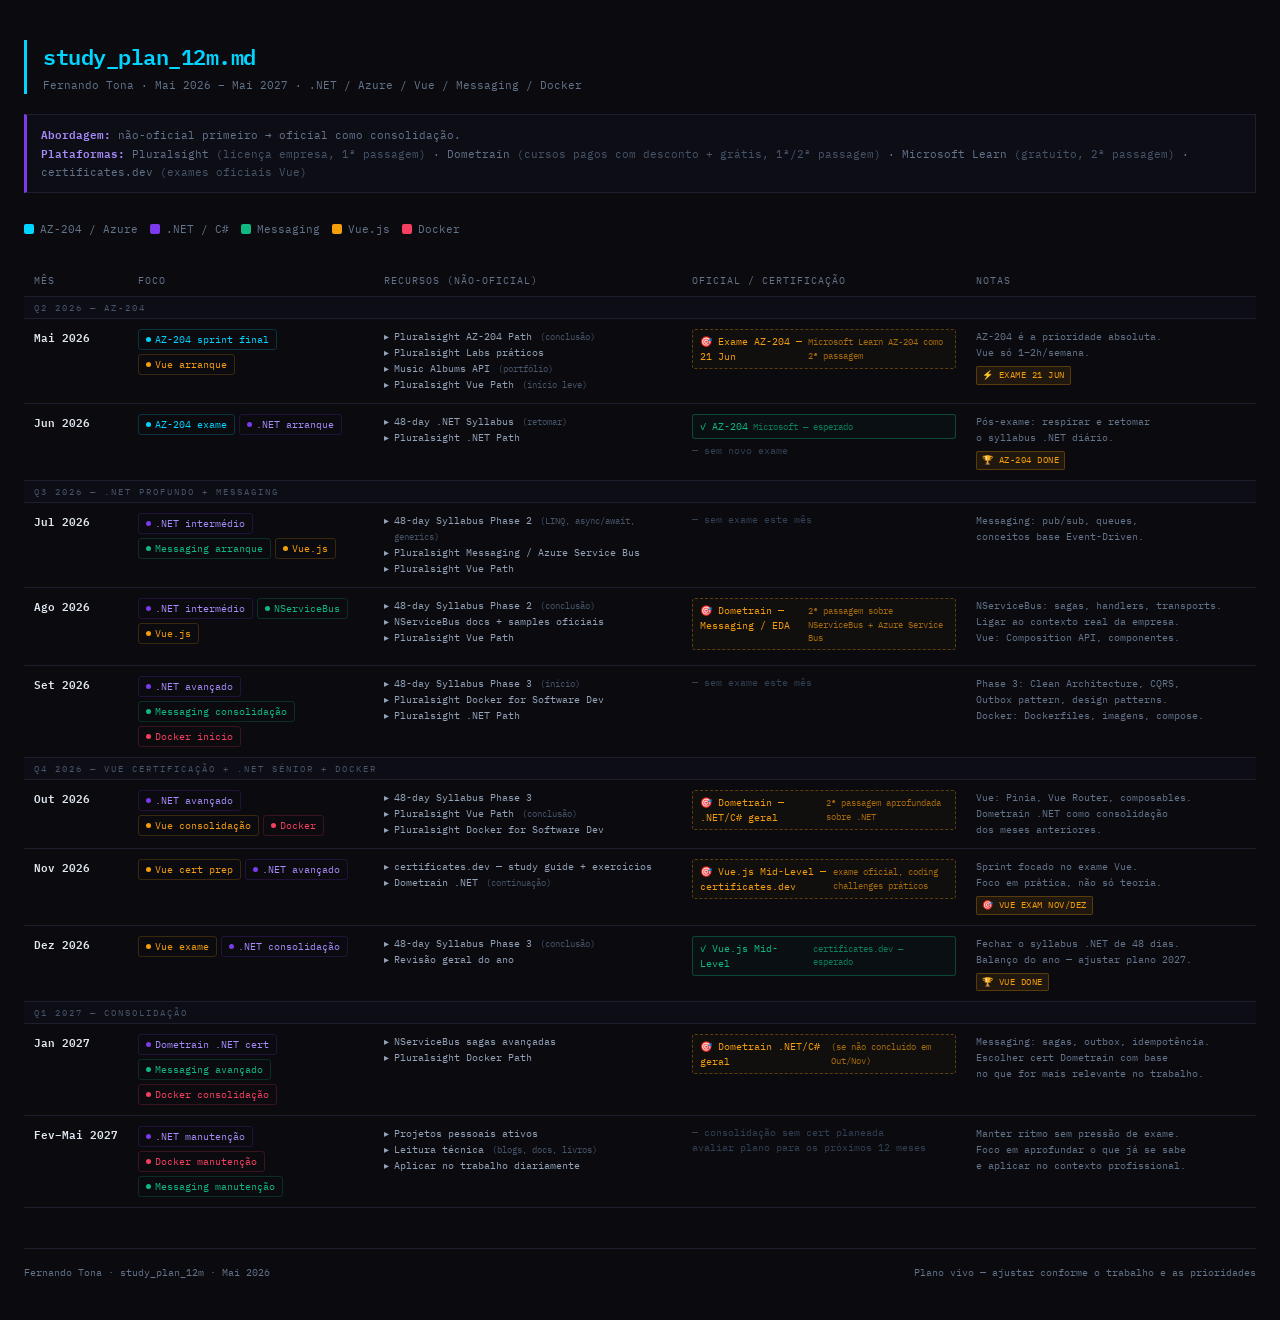
==== study-plan-12-months.html @ 559fc2f5 "initial plan" ====
<!DOCTYPE html>
<html lang="pt">
<head>
<meta charset="UTF-8">
<meta name="viewport" content="width=device-width, initial-scale=1.0">
<title>Plano de Estudos — 12 Meses</title>
<style>
  @import url('https://fonts.googleapis.com/css2?family=IBM+Plex+Mono:wght@400;600&family=IBM+Plex+Sans:wght@300;400;600&display=swap');

  :root {
    --bg: #0a0a0f;
    --surface: #111118;
    --border: #1e1e2e;
    --accent: #00d4ff;
    --text: #e2e8f0;
    --muted: #64748b;
    --mono: 'IBM Plex Mono', monospace;
    --sans: 'IBM Plex Sans', sans-serif;
  }

  * { box-sizing: border-box; margin: 0; padding: 0; }

  body {
    background: var(--bg);
    color: var(--text);
    font-family: var(--sans);
    font-size: 13px;
    line-height: 1.5;
    padding: 40px 24px;
    min-height: 100vh;
  }

  header {
    margin-bottom: 16px;
    border-left: 3px solid var(--accent);
    padding-left: 16px;
  }

  header h1 {
    font-family: var(--mono);
    font-size: 22px;
    font-weight: 600;
    color: var(--accent);
    letter-spacing: -0.5px;
  }

  header p {
    color: var(--muted);
    font-family: var(--mono);
    font-size: 11px;
    margin-top: 4px;
  }

  .approach-box {
    margin: 20px 0 28px 0;
    padding: 10px 14px;
    border: 1px solid #1e1e2e;
    border-left: 3px solid #7c3aed;
    background: #0d0d16;
    font-family: var(--mono);
    font-size: 10.5px;
    color: var(--muted);
    line-height: 1.7;
  }

  .approach-box strong { color: #a78bfa; font-weight: 600; }

  .legend {
    display: flex;
    flex-wrap: wrap;
    gap: 12px;
    margin-bottom: 28px;
  }

  .legend-item {
    display: flex;
    align-items: center;
    gap: 6px;
    font-family: var(--mono);
    font-size: 11px;
    color: var(--muted);
  }

  .dot { width: 10px; height: 10px; border-radius: 2px; flex-shrink: 0; }

  table { width: 100%; border-collapse: collapse; font-family: var(--mono); font-size: 11px; }
  thead tr { border-bottom: 1px solid var(--border); }

  th {
    text-align: left;
    padding: 8px 10px;
    color: var(--muted);
    font-weight: 400;
    font-size: 9.5px;
    text-transform: uppercase;
    letter-spacing: 1px;
    white-space: nowrap;
  }

  th:nth-child(1) { width: 78px; }
  th:nth-child(2) { width: 20%; }
  th:nth-child(3) { width: 25%; }
  th:nth-child(4) { width: 23%; }
  th:nth-child(5) { }

  tbody tr { border-bottom: 1px solid var(--border); transition: background 0.15s; }
  tbody tr:hover { background: var(--surface); }

  td { padding: 10px 10px; vertical-align: top; }

  td:first-child { color: var(--muted); white-space: nowrap; font-size: 10px; }

  .month-label { font-weight: 600; color: var(--text); font-size: 11px; display: block; }

  .pills { display: flex; flex-wrap: wrap; gap: 4px; }

  .pill {
    display: inline-flex;
    align-items: center;
    gap: 4px;
    padding: 2px 7px;
    border-radius: 3px;
    font-size: 10px;
    border: 1px solid transparent;
    white-space: nowrap;
  }

  .pill-dot { width: 5px; height: 5px; border-radius: 50%; flex-shrink: 0; }

  .az     { border-color: #00d4ff33; color: #00d4ff; }
  .az     .pill-dot { background: #00d4ff; }
  .net    { border-color: #7c3aed33; color: #a78bfa; }
  .net    .pill-dot { background: #7c3aed; }
  .msg    { border-color: #10b98133; color: #10b981; }
  .msg    .pill-dot { background: #10b981; }
  .vue    { border-color: #f59e0b33; color: #f59e0b; }
  .vue    .pill-dot { background: #f59e0b; }
  .docker { border-color: #f43f5e33; color: #f43f5e; }
  .docker .pill-dot { background: #f43f5e; }

  .res-item {
    display: flex;
    align-items: flex-start;
    gap: 5px;
    color: #94a3b8;
    font-size: 10px;
    line-height: 1.6;
  }
  .res-icon { flex-shrink: 0; }
  .res-platform {
    font-size: 9px;
    color: #475569;
    margin-left: 2px;
  }

  .cert-badge {
    display: flex;
    align-items: flex-start;
    gap: 5px;
    margin-bottom: 5px;
    padding: 4px 7px;
    border-radius: 3px;
    font-size: 10px;
    line-height: 1.5;
  }
  .cert-badge.pending { border: 1px dashed #f59e0b55; color: #f59e0b; background: #f59e0b08; }
  .cert-badge.done    { border: 1px solid #10b98155; color: #10b981; background: #10b98108; }
  .cert-badge.none    { color: #334155; font-size: 9.5px; padding: 0; }

  .cert-sub { font-size: 9px; opacity: 0.65; display: block; margin-top: 1px; }

  .notes-col { color: var(--muted); font-size: 10px; line-height: 1.6; }

  .milestone {
    display: inline-block;
    background: #f59e0b18;
    border: 1px solid #f59e0b44;
    color: #f59e0b;
    font-size: 9px;
    padding: 1px 5px;
    border-radius: 2px;
    margin-top: 5px;
    text-transform: uppercase;
    letter-spacing: 0.5px;
  }

  .sep-row td {
    padding: 4px 10px;
    background: #0d0d16;
    color: #475569;
    font-size: 9px;
    text-transform: uppercase;
    letter-spacing: 2px;
    border-top: 1px solid var(--border);
  }

  footer {
    margin-top: 40px;
    padding-top: 16px;
    border-top: 1px solid var(--border);
    color: var(--muted);
    font-family: var(--mono);
    font-size: 10px;
    display: flex;
    justify-content: space-between;
    flex-wrap: wrap;
    gap: 8px;
  }
</style>
</head>
<body>

<header>
  <h1>study_plan_12m.md</h1>
  <p>Fernando Tona · Mai 2026 – Mai 2027 · .NET / Azure / Vue / Messaging / Docker</p>
</header>

<div class="approach-box">
  <strong>Abordagem:</strong> não-oficial primeiro → oficial como consolidação.<br>
  <strong>Plataformas:</strong>
  Pluralsight <span style="color:#475569">(licença empresa, 1ª passagem)</span> ·
  Dometrain <span style="color:#475569">(cursos pagos com desconto + grátis, 1ª/2ª passagem)</span> ·
  Microsoft Learn <span style="color:#475569">(gratuito, 2ª passagem)</span> ·
  certificates.dev <span style="color:#475569">(exames oficiais Vue)</span>
</div>

<div class="legend">
  <div class="legend-item"><div class="dot" style="background:#00d4ff"></div> AZ-204 / Azure</div>
  <div class="legend-item"><div class="dot" style="background:#7c3aed"></div> .NET / C#</div>
  <div class="legend-item"><div class="dot" style="background:#10b981"></div> Messaging</div>
  <div class="legend-item"><div class="dot" style="background:#f59e0b"></div> Vue.js</div>
  <div class="legend-item"><div class="dot" style="background:#f43f5e"></div> Docker</div>
</div>

<table>
  <thead>
    <tr>
      <th>Mês</th>
      <th>Foco</th>
      <th>Recursos (não-oficial)</th>
      <th>Oficial / Certificação</th>
      <th>Notas</th>
    </tr>
  </thead>
  <tbody>

    <tr class="sep-row"><td colspan="5">Q2 2026 — AZ-204</td></tr>

    <tr>
      <td><span class="month-label">Mai 2026</span></td>
      <td>
        <div class="pills">
          <span class="pill az"><span class="pill-dot"></span>AZ-204 sprint final</span>
          <span class="pill vue"><span class="pill-dot"></span>Vue arranque</span>
        </div>
      </td>
      <td>
        <div class="res-item"><span class="res-icon">▸</span><span>Pluralsight AZ-204 Path <span class="res-platform">(conclusão)</span></span></div>
        <div class="res-item"><span class="res-icon">▸</span><span>Pluralsight Labs práticos</span></div>
        <div class="res-item"><span class="res-icon">▸</span><span>Music Albums API <span class="res-platform">(portfólio)</span></span></div>
        <div class="res-item"><span class="res-icon">▸</span><span>Pluralsight Vue Path <span class="res-platform">(início leve)</span></span></div>
      </td>
      <td>
        <div class="cert-badge pending">🎯 Exame AZ-204 — 21 Jun<br><span class="cert-sub">Microsoft Learn AZ-204 como 2ª passagem</span></div>
      </td>
      <td class="notes-col">
        AZ-204 é a prioridade absoluta.<br>
        Vue só 1–2h/semana.
        <div><span class="milestone">⚡ Exame 21 Jun</span></div>
      </td>
    </tr>

    <tr>
      <td><span class="month-label">Jun 2026</span></td>
      <td>
        <div class="pills">
          <span class="pill az"><span class="pill-dot"></span>AZ-204 exame</span>
          <span class="pill net"><span class="pill-dot"></span>.NET arranque</span>
        </div>
      </td>
      <td>
        <div class="res-item"><span class="res-icon">▸</span><span>48-day .NET Syllabus <span class="res-platform">(retomar)</span></span></div>
        <div class="res-item"><span class="res-icon">▸</span><span>Pluralsight .NET Path</span></div>
      </td>
      <td>
        <div class="cert-badge done">✓ AZ-204 <span class="cert-sub">Microsoft — esperado</span></div>
        <div class="cert-badge none">— sem novo exame</div>
      </td>
      <td class="notes-col">
        Pós-exame: respirar e retomar<br>
        o syllabus .NET diário.
        <div><span class="milestone">🏆 AZ-204 done</span></div>
      </td>
    </tr>

    <tr class="sep-row"><td colspan="5">Q3 2026 — .NET profundo + Messaging</td></tr>

    <tr>
      <td><span class="month-label">Jul 2026</span></td>
      <td>
        <div class="pills">
          <span class="pill net"><span class="pill-dot"></span>.NET intermédio</span>
          <span class="pill msg"><span class="pill-dot"></span>Messaging arranque</span>
          <span class="pill vue"><span class="pill-dot"></span>Vue.js</span>
        </div>
      </td>
      <td>
        <div class="res-item"><span class="res-icon">▸</span><span>48-day Syllabus Phase 2 <span class="res-platform">(LINQ, async/await, generics)</span></span></div>
        <div class="res-item"><span class="res-icon">▸</span><span>Pluralsight Messaging / Azure Service Bus</span></div>
        <div class="res-item"><span class="res-icon">▸</span><span>Pluralsight Vue Path</span></div>
      </td>
      <td>
        <div class="cert-badge none">— sem exame este mês</div>
      </td>
      <td class="notes-col">
        Messaging: pub/sub, queues,<br>
        conceitos base Event-Driven.
      </td>
    </tr>

    <tr>
      <td><span class="month-label">Ago 2026</span></td>
      <td>
        <div class="pills">
          <span class="pill net"><span class="pill-dot"></span>.NET intermédio</span>
          <span class="pill msg"><span class="pill-dot"></span>NServiceBus</span>
          <span class="pill vue"><span class="pill-dot"></span>Vue.js</span>
        </div>
      </td>
      <td>
        <div class="res-item"><span class="res-icon">▸</span><span>48-day Syllabus Phase 2 <span class="res-platform">(conclusão)</span></span></div>
        <div class="res-item"><span class="res-icon">▸</span><span>NServiceBus docs + samples oficiais</span></div>
        <div class="res-item"><span class="res-icon">▸</span><span>Pluralsight Vue Path</span></div>
      </td>
      <td>
        <div class="cert-badge pending">🎯 Dometrain — Messaging / EDA<br><span class="cert-sub">2ª passagem sobre NServiceBus + Azure Service Bus</span></div>
      </td>
      <td class="notes-col">
        NServiceBus: sagas, handlers, transports.<br>
        Ligar ao contexto real da empresa.<br>
        Vue: Composition API, componentes.
      </td>
    </tr>

    <tr>
      <td><span class="month-label">Set 2026</span></td>
      <td>
        <div class="pills">
          <span class="pill net"><span class="pill-dot"></span>.NET avançado</span>
          <span class="pill msg"><span class="pill-dot"></span>Messaging consolidação</span>
          <span class="pill docker"><span class="pill-dot"></span>Docker início</span>
        </div>
      </td>
      <td>
        <div class="res-item"><span class="res-icon">▸</span><span>48-day Syllabus Phase 3 <span class="res-platform">(início)</span></span></div>
        <div class="res-item"><span class="res-icon">▸</span><span>Pluralsight Docker for Software Dev</span></div>
        <div class="res-item"><span class="res-icon">▸</span><span>Pluralsight .NET Path</span></div>
      </td>
      <td>
        <div class="cert-badge none">— sem exame este mês</div>
      </td>
      <td class="notes-col">
        Phase 3: Clean Architecture, CQRS,<br>
        Outbox pattern, design patterns.<br>
        Docker: Dockerfiles, imagens, compose.
      </td>
    </tr>

    <tr class="sep-row"><td colspan="5">Q4 2026 — Vue certificação + .NET sénior + Docker</td></tr>

    <tr>
      <td><span class="month-label">Out 2026</span></td>
      <td>
        <div class="pills">
          <span class="pill net"><span class="pill-dot"></span>.NET avançado</span>
          <span class="pill vue"><span class="pill-dot"></span>Vue consolidação</span>
          <span class="pill docker"><span class="pill-dot"></span>Docker</span>
        </div>
      </td>
      <td>
        <div class="res-item"><span class="res-icon">▸</span><span>48-day Syllabus Phase 3</span></div>
        <div class="res-item"><span class="res-icon">▸</span><span>Pluralsight Vue Path <span class="res-platform">(conclusão)</span></span></div>
        <div class="res-item"><span class="res-icon">▸</span><span>Pluralsight Docker for Software Dev</span></div>
      </td>
      <td>
        <div class="cert-badge pending">🎯 Dometrain — .NET/C# geral<br><span class="cert-sub">2ª passagem aprofundada sobre .NET</span></div>
      </td>
      <td class="notes-col">
        Vue: Pinia, Vue Router, composables.<br>
        Dometrain .NET como consolidação<br>
        dos meses anteriores.
      </td>
    </tr>

    <tr>
      <td><span class="month-label">Nov 2026</span></td>
      <td>
        <div class="pills">
          <span class="pill vue"><span class="pill-dot"></span>Vue cert prep</span>
          <span class="pill net"><span class="pill-dot"></span>.NET avançado</span>
        </div>
      </td>
      <td>
        <div class="res-item"><span class="res-icon">▸</span><span>certificates.dev — study guide + exercícios</span></div>
        <div class="res-item"><span class="res-icon">▸</span><span>Dometrain .NET <span class="res-platform">(continuação)</span></span></div>
      </td>
      <td>
        <div class="cert-badge pending">🎯 Vue.js Mid-Level — certificates.dev<br><span class="cert-sub">exame oficial, coding challenges práticos</span></div>
      </td>
      <td class="notes-col">
        Sprint focado no exame Vue.<br>
        Foco em prática, não só teoria.
        <div><span class="milestone">🎯 Vue exam Nov/Dez</span></div>
      </td>
    </tr>

    <tr>
      <td><span class="month-label">Dez 2026</span></td>
      <td>
        <div class="pills">
          <span class="pill vue"><span class="pill-dot"></span>Vue exame</span>
          <span class="pill net"><span class="pill-dot"></span>.NET consolidação</span>
        </div>
      </td>
      <td>
        <div class="res-item"><span class="res-icon">▸</span><span>48-day Syllabus Phase 3 <span class="res-platform">(conclusão)</span></span></div>
        <div class="res-item"><span class="res-icon">▸</span><span>Revisão geral do ano</span></div>
      </td>
      <td>
        <div class="cert-badge done">✓ Vue.js Mid-Level <span class="cert-sub">certificates.dev — esperado</span></div>
      </td>
      <td class="notes-col">
        Fechar o syllabus .NET de 48 dias.<br>
        Balanço do ano — ajustar plano 2027.
        <div><span class="milestone">🏆 Vue done</span></div>
      </td>
    </tr>

    <tr class="sep-row"><td colspan="5">Q1 2027 — Consolidação</td></tr>

    <tr>
      <td><span class="month-label">Jan 2027</span></td>
      <td>
        <div class="pills">
          <span class="pill net"><span class="pill-dot"></span>Dometrain .NET cert</span>
          <span class="pill msg"><span class="pill-dot"></span>Messaging avançado</span>
          <span class="pill docker"><span class="pill-dot"></span>Docker consolidação</span>
        </div>
      </td>
      <td>
        <div class="res-item"><span class="res-icon">▸</span><span>NServiceBus sagas avançadas</span></div>
        <div class="res-item"><span class="res-icon">▸</span><span>Pluralsight Docker Path</span></div>
      </td>
      <td>
        <div class="cert-badge pending">🎯 Dometrain .NET/C# geral<br><span class="cert-sub">(se não concluído em Out/Nov)</span></div>
      </td>
      <td class="notes-col">
        Messaging: sagas, outbox, idempotência.<br>
        Escolher cert Dometrain com base<br>
        no que for mais relevante no trabalho.
      </td>
    </tr>

    <tr>
      <td><span class="month-label">Fev–Mai 2027</span></td>
      <td>
        <div class="pills">
          <span class="pill net"><span class="pill-dot"></span>.NET manutenção</span>
          <span class="pill docker"><span class="pill-dot"></span>Docker manutenção</span>
          <span class="pill msg"><span class="pill-dot"></span>Messaging manutenção</span>
        </div>
      </td>
      <td>
        <div class="res-item"><span class="res-icon">▸</span><span>Projetos pessoais ativos</span></div>
        <div class="res-item"><span class="res-icon">▸</span><span>Leitura técnica <span class="res-platform">(blogs, docs, livros)</span></span></div>
        <div class="res-item"><span class="res-icon">▸</span><span>Aplicar no trabalho diariamente</span></div>
      </td>
      <td>
        <div class="cert-badge none">— consolidação sem cert planeada<br>avaliar plano para os próximos 12 meses</div>
      </td>
      <td class="notes-col">
        Manter ritmo sem pressão de exame.<br>
        Foco em aprofundar o que já se sabe<br>
        e aplicar no contexto profissional.
      </td>
    </tr>

  </tbody>
</table>

<footer>
  <span>Fernando Tona · study_plan_12m · Mai 2026</span>
  <span>Plano vivo — ajustar conforme o trabalho e as prioridades</span>
</footer>

</body>
</html>
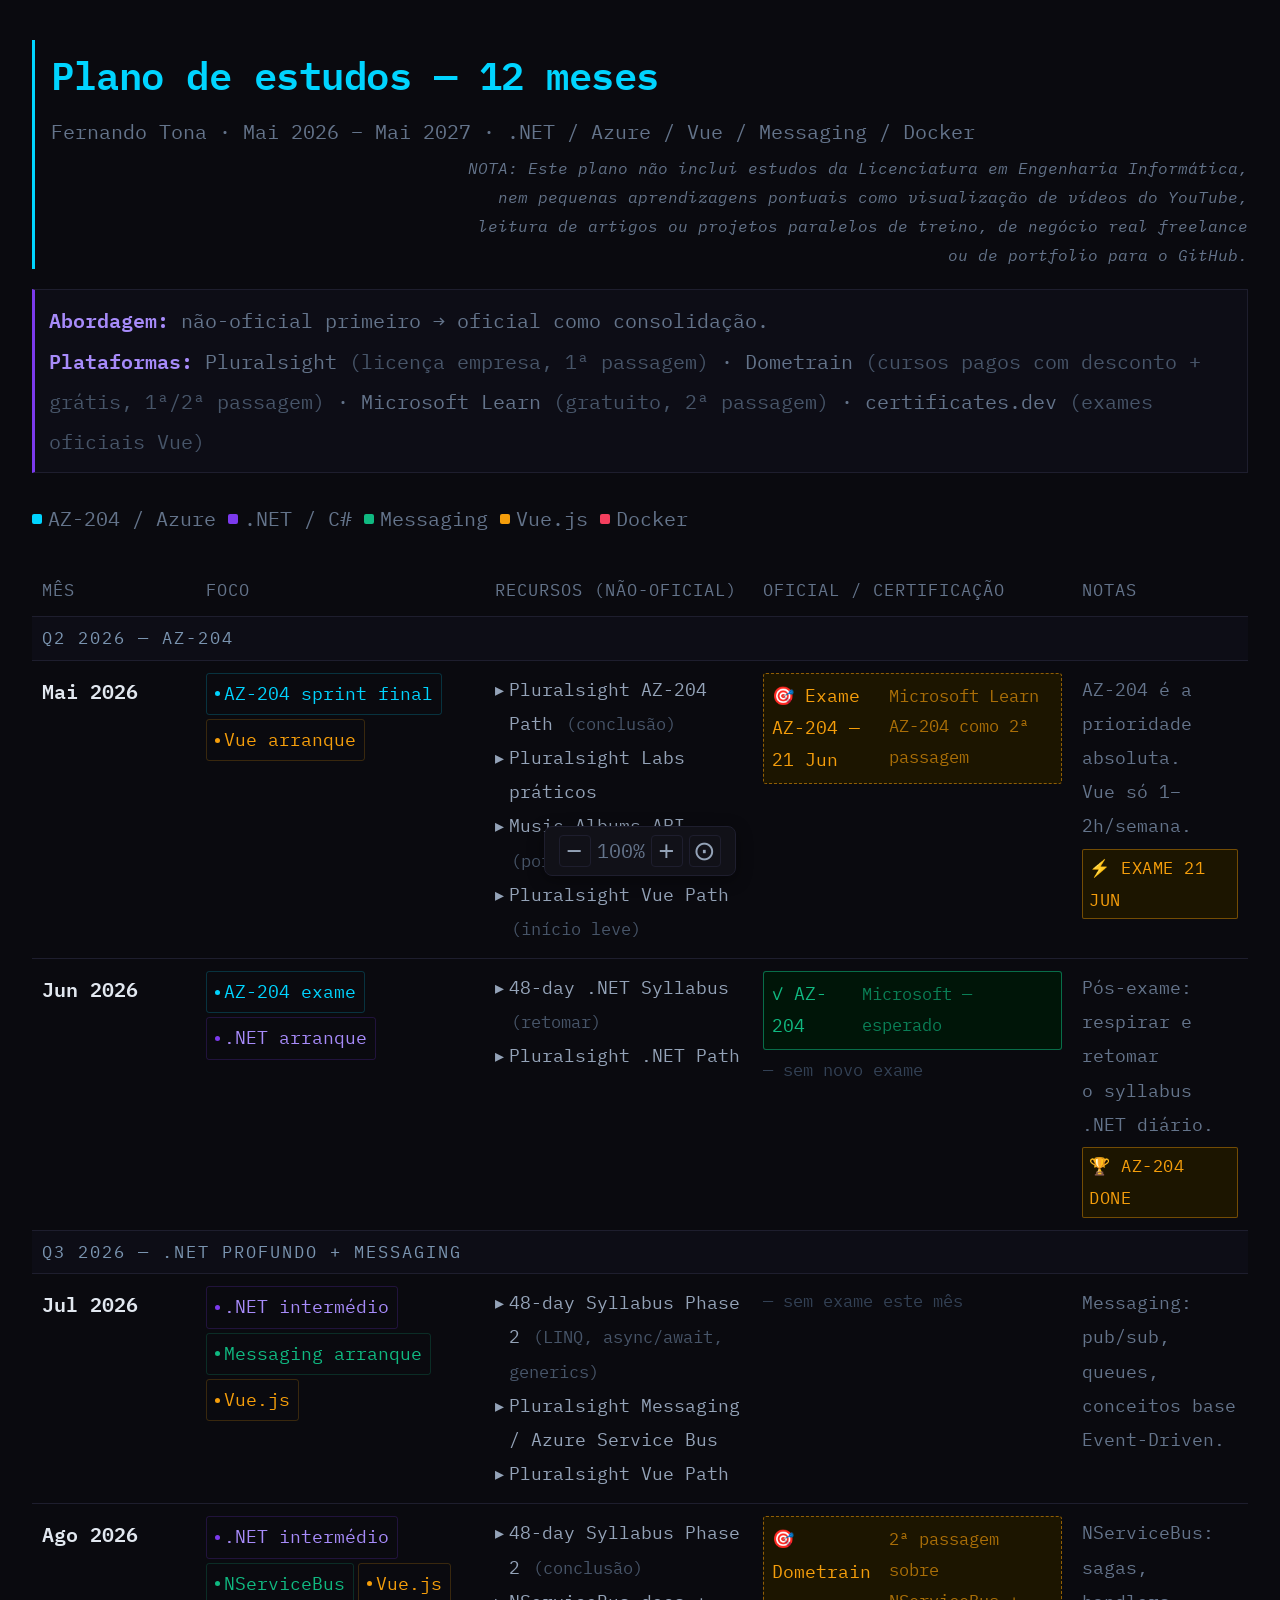
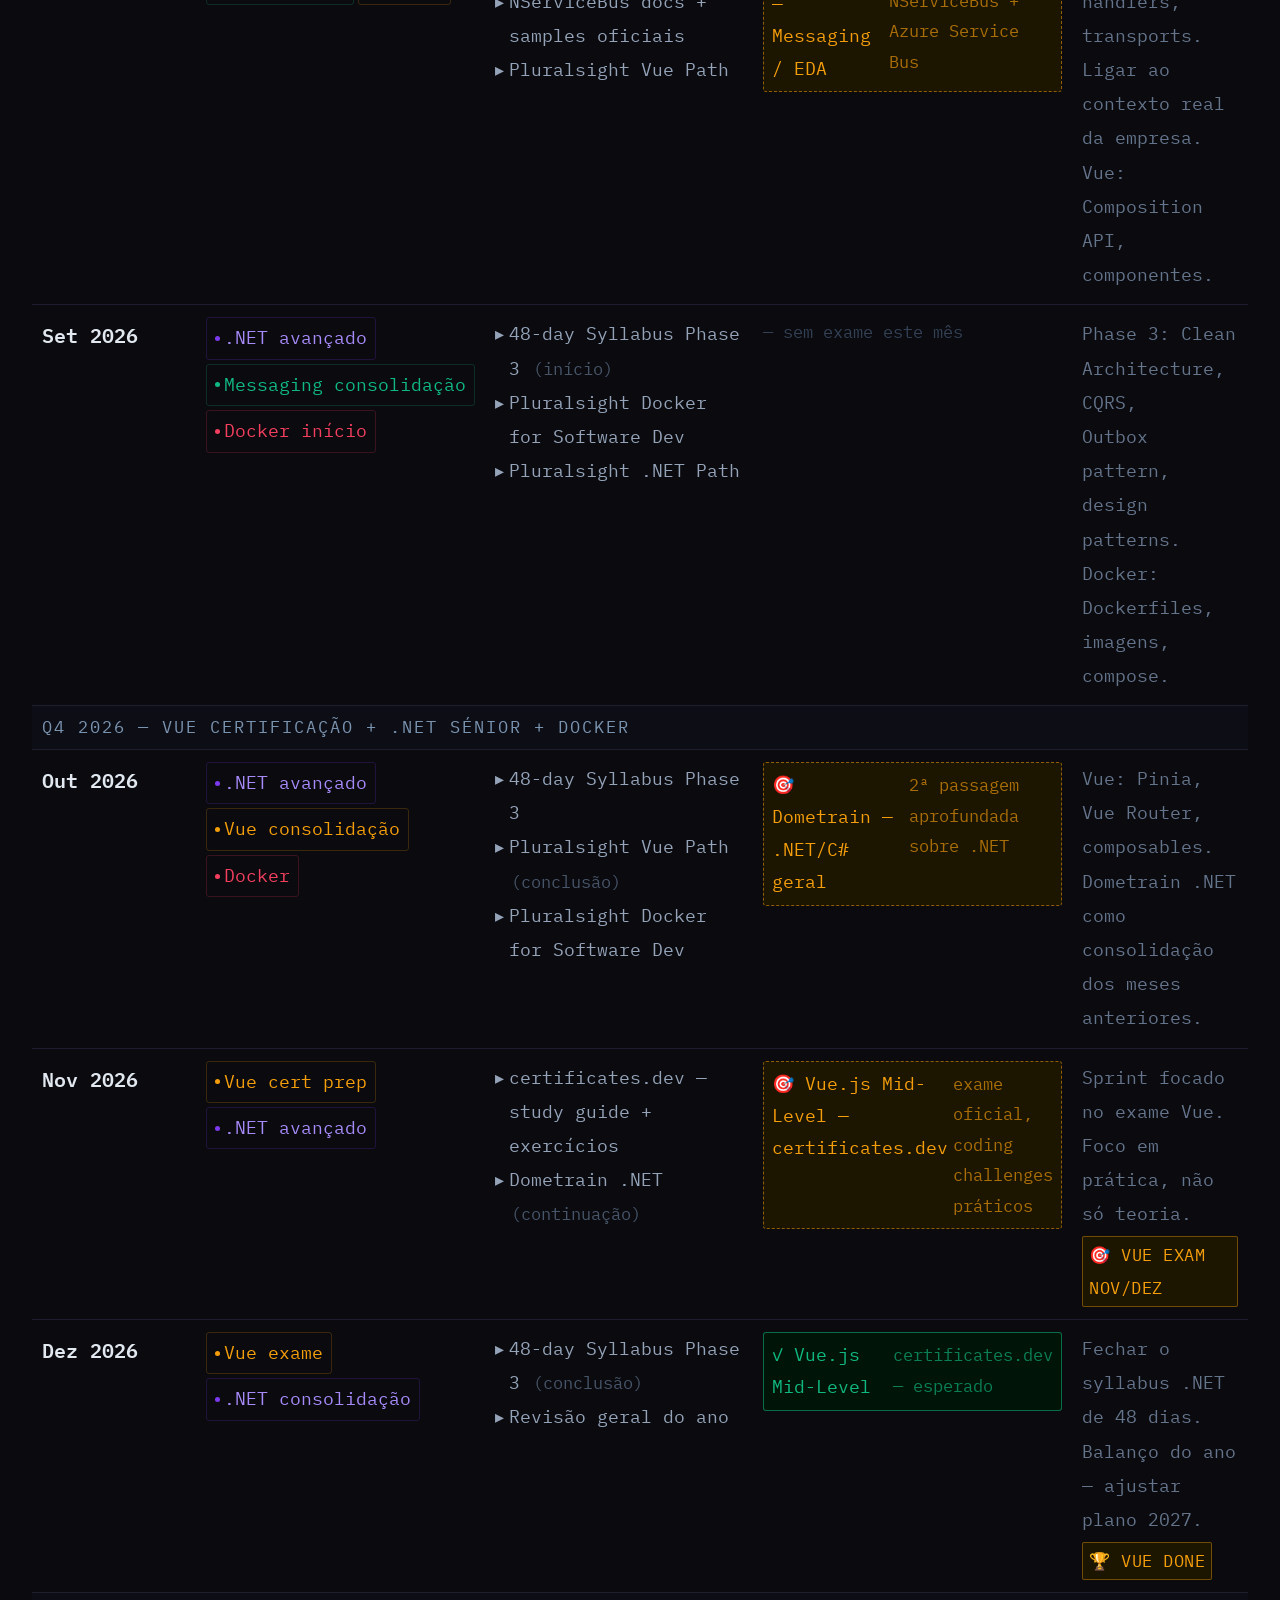
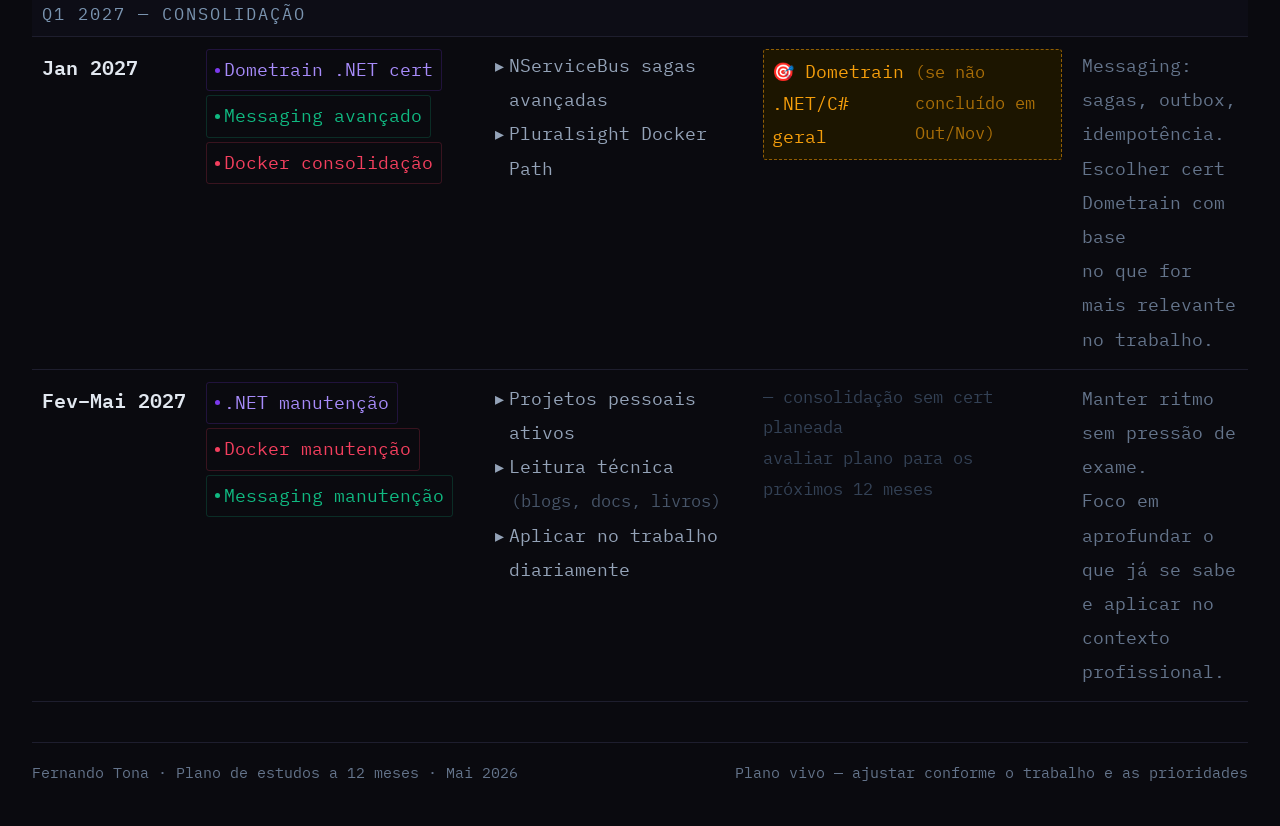
==== commit c5bacdcf: "first version" ====
--- a/study-plan-12-months.html
+++ b/study-plan-12-months.html
@@ -1,497 +1,540 @@
-<!DOCTYPE html>
+<!doctype html>
 <html lang="pt">
-<head>
-<meta charset="UTF-8">
-<meta name="viewport" content="width=device-width, initial-scale=1.0">
-<title>Plano de Estudos — 12 Meses</title>
-<style>
-  @import url('https://fonts.googleapis.com/css2?family=IBM+Plex+Mono:wght@400;600&family=IBM+Plex+Sans:wght@300;400;600&display=swap');
-
-  :root {
-    --bg: #0a0a0f;
-    --surface: #111118;
-    --border: #1e1e2e;
-    --accent: #00d4ff;
-    --text: #e2e8f0;
-    --muted: #64748b;
-    --mono: 'IBM Plex Mono', monospace;
-    --sans: 'IBM Plex Sans', sans-serif;
-  }
-
-  * { box-sizing: border-box; margin: 0; padding: 0; }
-
-  body {
-    background: var(--bg);
-    color: var(--text);
-    font-family: var(--sans);
-    font-size: 13px;
-    line-height: 1.5;
-    padding: 40px 24px;
-    min-height: 100vh;
-  }
-
-  header {
-    margin-bottom: 16px;
-    border-left: 3px solid var(--accent);
-    padding-left: 16px;
-  }
-
-  header h1 {
-    font-family: var(--mono);
-    font-size: 22px;
-    font-weight: 600;
-    color: var(--accent);
-    letter-spacing: -0.5px;
-  }
-
-  header p {
-    color: var(--muted);
-    font-family: var(--mono);
-    font-size: 11px;
-    margin-top: 4px;
-  }
-
-  .approach-box {
-    margin: 20px 0 28px 0;
-    padding: 10px 14px;
-    border: 1px solid #1e1e2e;
-    border-left: 3px solid #7c3aed;
-    background: #0d0d16;
-    font-family: var(--mono);
-    font-size: 10.5px;
-    color: var(--muted);
-    line-height: 1.7;
-  }
-
-  .approach-box strong { color: #a78bfa; font-weight: 600; }
-
-  .legend {
-    display: flex;
-    flex-wrap: wrap;
-    gap: 12px;
-    margin-bottom: 28px;
-  }
-
-  .legend-item {
-    display: flex;
-    align-items: center;
-    gap: 6px;
-    font-family: var(--mono);
-    font-size: 11px;
-    color: var(--muted);
-  }
-
-  .dot { width: 10px; height: 10px; border-radius: 2px; flex-shrink: 0; }
-
-  table { width: 100%; border-collapse: collapse; font-family: var(--mono); font-size: 11px; }
-  thead tr { border-bottom: 1px solid var(--border); }
-
-  th {
-    text-align: left;
-    padding: 8px 10px;
-    color: var(--muted);
-    font-weight: 400;
-    font-size: 9.5px;
-    text-transform: uppercase;
-    letter-spacing: 1px;
-    white-space: nowrap;
-  }
-
-  th:nth-child(1) { width: 78px; }
-  th:nth-child(2) { width: 20%; }
-  th:nth-child(3) { width: 25%; }
-  th:nth-child(4) { width: 23%; }
-  th:nth-child(5) { }
-
-  tbody tr { border-bottom: 1px solid var(--border); transition: background 0.15s; }
-  tbody tr:hover { background: var(--surface); }
-
-  td { padding: 10px 10px; vertical-align: top; }
-
-  td:first-child { color: var(--muted); white-space: nowrap; font-size: 10px; }
-
-  .month-label { font-weight: 600; color: var(--text); font-size: 11px; display: block; }
-
-  .pills { display: flex; flex-wrap: wrap; gap: 4px; }
-
-  .pill {
-    display: inline-flex;
-    align-items: center;
-    gap: 4px;
-    padding: 2px 7px;
-    border-radius: 3px;
-    font-size: 10px;
-    border: 1px solid transparent;
-    white-space: nowrap;
-  }
-
-  .pill-dot { width: 5px; height: 5px; border-radius: 50%; flex-shrink: 0; }
-
-  .az     { border-color: #00d4ff33; color: #00d4ff; }
-  .az     .pill-dot { background: #00d4ff; }
-  .net    { border-color: #7c3aed33; color: #a78bfa; }
-  .net    .pill-dot { background: #7c3aed; }
-  .msg    { border-color: #10b98133; color: #10b981; }
-  .msg    .pill-dot { background: #10b981; }
-  .vue    { border-color: #f59e0b33; color: #f59e0b; }
-  .vue    .pill-dot { background: #f59e0b; }
-  .docker { border-color: #f43f5e33; color: #f43f5e; }
-  .docker .pill-dot { background: #f43f5e; }
-
-  .res-item {
-    display: flex;
-    align-items: flex-start;
-    gap: 5px;
-    color: #94a3b8;
-    font-size: 10px;
-    line-height: 1.6;
-  }
-  .res-icon { flex-shrink: 0; }
-  .res-platform {
-    font-size: 9px;
-    color: #475569;
-    margin-left: 2px;
-  }
-
-  .cert-badge {
-    display: flex;
-    align-items: flex-start;
-    gap: 5px;
-    margin-bottom: 5px;
-    padding: 4px 7px;
-    border-radius: 3px;
-    font-size: 10px;
-    line-height: 1.5;
-  }
-  .cert-badge.pending { border: 1px dashed #f59e0b55; color: #f59e0b; background: #f59e0b08; }
-  .cert-badge.done    { border: 1px solid #10b98155; color: #10b981; background: #10b98108; }
-  .cert-badge.none    { color: #334155; font-size: 9.5px; padding: 0; }
-
-  .cert-sub { font-size: 9px; opacity: 0.65; display: block; margin-top: 1px; }
-
-  .notes-col { color: var(--muted); font-size: 10px; line-height: 1.6; }
-
-  .milestone {
-    display: inline-block;
-    background: #f59e0b18;
-    border: 1px solid #f59e0b44;
-    color: #f59e0b;
-    font-size: 9px;
-    padding: 1px 5px;
-    border-radius: 2px;
-    margin-top: 5px;
-    text-transform: uppercase;
-    letter-spacing: 0.5px;
-  }
-
-  .sep-row td {
-    padding: 4px 10px;
-    background: #0d0d16;
-    color: #475569;
-    font-size: 9px;
-    text-transform: uppercase;
-    letter-spacing: 2px;
-    border-top: 1px solid var(--border);
-  }
-
-  footer {
-    margin-top: 40px;
-    padding-top: 16px;
-    border-top: 1px solid var(--border);
-    color: var(--muted);
-    font-family: var(--mono);
-    font-size: 10px;
-    display: flex;
-    justify-content: space-between;
-    flex-wrap: wrap;
-    gap: 8px;
-  }
-</style>
-</head>
-<body>
-
-<header>
-  <h1>study_plan_12m.md</h1>
-  <p>Fernando Tona · Mai 2026 – Mai 2027 · .NET / Azure / Vue / Messaging / Docker</p>
-</header>
-
-<div class="approach-box">
-  <strong>Abordagem:</strong> não-oficial primeiro → oficial como consolidação.<br>
-  <strong>Plataformas:</strong>
-  Pluralsight <span style="color:#475569">(licença empresa, 1ª passagem)</span> ·
-  Dometrain <span style="color:#475569">(cursos pagos com desconto + grátis, 1ª/2ª passagem)</span> ·
-  Microsoft Learn <span style="color:#475569">(gratuito, 2ª passagem)</span> ·
-  certificates.dev <span style="color:#475569">(exames oficiais Vue)</span>
-</div>
-
-<div class="legend">
-  <div class="legend-item"><div class="dot" style="background:#00d4ff"></div> AZ-204 / Azure</div>
-  <div class="legend-item"><div class="dot" style="background:#7c3aed"></div> .NET / C#</div>
-  <div class="legend-item"><div class="dot" style="background:#10b981"></div> Messaging</div>
-  <div class="legend-item"><div class="dot" style="background:#f59e0b"></div> Vue.js</div>
-  <div class="legend-item"><div class="dot" style="background:#f43f5e"></div> Docker</div>
-</div>
-
-<table>
-  <thead>
-    <tr>
-      <th>Mês</th>
-      <th>Foco</th>
-      <th>Recursos (não-oficial)</th>
-      <th>Oficial / Certificação</th>
-      <th>Notas</th>
-    </tr>
-  </thead>
-  <tbody>
-
-    <tr class="sep-row"><td colspan="5">Q2 2026 — AZ-204</td></tr>
-
-    <tr>
-      <td><span class="month-label">Mai 2026</span></td>
-      <td>
-        <div class="pills">
-          <span class="pill az"><span class="pill-dot"></span>AZ-204 sprint final</span>
-          <span class="pill vue"><span class="pill-dot"></span>Vue arranque</span>
+  <head>
+    <meta charset="UTF-8" />
+    <meta name="viewport" content="width=device-width, initial-scale=1.0" />
+    <link rel="stylesheet" href="style.css" />
+    <title>Plano de Estudos — 12 Meses</title>
+  </head>
+  <body>
+    <div id="content">
+      <header>
+        <h1>Plano de estudos — 12 meses</h1>
+        <p>
+          Fernando Tona · Mai 2026 – Mai 2027 · .NET / Azure / Vue / Messaging /
+          Docker
+        </p>
+        <p style="font-size: 16px; font-style: italic; text-align: end">
+          NOTA: Este plano não inclui estudos da Licenciatura em Engenharia
+          Informática, <br />
+          nem pequenas aprendizagens pontuais como visualização de vídeos do
+          YouTube, <br />
+          leitura de artigos ou projetos paralelos de treino, de negócio real
+          freelance <br />
+          ou de portfolio para o GitHub.
+        </p>
+      </header>
+
+      <div class="approach-box">
+        <strong>Abordagem:</strong> não-oficial primeiro → oficial como
+        consolidação.<br />
+        <strong>Plataformas:</strong>
+        Pluralsight
+        <span style="color: #475569">(licença empresa, 1ª passagem)</span> ·
+        Dometrain
+        <span style="color: #475569"
+          >(cursos pagos com desconto + grátis, 1ª/2ª passagem)</span
+        >
+        · Microsoft Learn
+        <span style="color: #475569">(gratuito, 2ª passagem)</span> ·
+        certificates.dev
+        <span style="color: #475569">(exames oficiais Vue)</span>
+      </div>
+
+      <div class="legend">
+        <div class="legend-item">
+          <div class="dot" style="background: #00d4ff"></div>
+          AZ-204 / Azure
         </div>
-      </td>
-      <td>
-        <div class="res-item"><span class="res-icon">▸</span><span>Pluralsight AZ-204 Path <span class="res-platform">(conclusão)</span></span></div>
-        <div class="res-item"><span class="res-icon">▸</span><span>Pluralsight Labs práticos</span></div>
-        <div class="res-item"><span class="res-icon">▸</span><span>Music Albums API <span class="res-platform">(portfólio)</span></span></div>
-        <div class="res-item"><span class="res-icon">▸</span><span>Pluralsight Vue Path <span class="res-platform">(início leve)</span></span></div>
-      </td>
-      <td>
-        <div class="cert-badge pending">🎯 Exame AZ-204 — 21 Jun<br><span class="cert-sub">Microsoft Learn AZ-204 como 2ª passagem</span></div>
-      </td>
-      <td class="notes-col">
-        AZ-204 é a prioridade absoluta.<br>
-        Vue só 1–2h/semana.
-        <div><span class="milestone">⚡ Exame 21 Jun</span></div>
-      </td>
-    </tr>
-
-    <tr>
-      <td><span class="month-label">Jun 2026</span></td>
-      <td>
-        <div class="pills">
-          <span class="pill az"><span class="pill-dot"></span>AZ-204 exame</span>
-          <span class="pill net"><span class="pill-dot"></span>.NET arranque</span>
+        <div class="legend-item">
+          <div class="dot" style="background: #7c3aed"></div>
+          .NET / C#
         </div>
-      </td>
-      <td>
-        <div class="res-item"><span class="res-icon">▸</span><span>48-day .NET Syllabus <span class="res-platform">(retomar)</span></span></div>
-        <div class="res-item"><span class="res-icon">▸</span><span>Pluralsight .NET Path</span></div>
-      </td>
-      <td>
-        <div class="cert-badge done">✓ AZ-204 <span class="cert-sub">Microsoft — esperado</span></div>
-        <div class="cert-badge none">— sem novo exame</div>
-      </td>
-      <td class="notes-col">
-        Pós-exame: respirar e retomar<br>
-        o syllabus .NET diário.
-        <div><span class="milestone">🏆 AZ-204 done</span></div>
-      </td>
-    </tr>
-
-    <tr class="sep-row"><td colspan="5">Q3 2026 — .NET profundo + Messaging</td></tr>
-
-    <tr>
-      <td><span class="month-label">Jul 2026</span></td>
-      <td>
-        <div class="pills">
-          <span class="pill net"><span class="pill-dot"></span>.NET intermédio</span>
-          <span class="pill msg"><span class="pill-dot"></span>Messaging arranque</span>
-          <span class="pill vue"><span class="pill-dot"></span>Vue.js</span>
+        <div class="legend-item">
+          <div class="dot" style="background: #10b981"></div>
+          Messaging
         </div>
-      </td>
-      <td>
-        <div class="res-item"><span class="res-icon">▸</span><span>48-day Syllabus Phase 2 <span class="res-platform">(LINQ, async/await, generics)</span></span></div>
-        <div class="res-item"><span class="res-icon">▸</span><span>Pluralsight Messaging / Azure Service Bus</span></div>
-        <div class="res-item"><span class="res-icon">▸</span><span>Pluralsight Vue Path</span></div>
-      </td>
-      <td>
-        <div class="cert-badge none">— sem exame este mês</div>
-      </td>
-      <td class="notes-col">
-        Messaging: pub/sub, queues,<br>
-        conceitos base Event-Driven.
-      </td>
-    </tr>
-
-    <tr>
-      <td><span class="month-label">Ago 2026</span></td>
-      <td>
-        <div class="pills">
-          <span class="pill net"><span class="pill-dot"></span>.NET intermédio</span>
-          <span class="pill msg"><span class="pill-dot"></span>NServiceBus</span>
-          <span class="pill vue"><span class="pill-dot"></span>Vue.js</span>
+        <div class="legend-item">
+          <div class="dot" style="background: #f59e0b"></div>
+          Vue.js
         </div>
-      </td>
-      <td>
-        <div class="res-item"><span class="res-icon">▸</span><span>48-day Syllabus Phase 2 <span class="res-platform">(conclusão)</span></span></div>
-        <div class="res-item"><span class="res-icon">▸</span><span>NServiceBus docs + samples oficiais</span></div>
-        <div class="res-item"><span class="res-icon">▸</span><span>Pluralsight Vue Path</span></div>
-      </td>
-      <td>
-        <div class="cert-badge pending">🎯 Dometrain — Messaging / EDA<br><span class="cert-sub">2ª passagem sobre NServiceBus + Azure Service Bus</span></div>
-      </td>
-      <td class="notes-col">
-        NServiceBus: sagas, handlers, transports.<br>
-        Ligar ao contexto real da empresa.<br>
-        Vue: Composition API, componentes.
-      </td>
-    </tr>
-
-    <tr>
-      <td><span class="month-label">Set 2026</span></td>
-      <td>
-        <div class="pills">
-          <span class="pill net"><span class="pill-dot"></span>.NET avançado</span>
-          <span class="pill msg"><span class="pill-dot"></span>Messaging consolidação</span>
-          <span class="pill docker"><span class="pill-dot"></span>Docker início</span>
+        <div class="legend-item">
+          <div class="dot" style="background: #f43f5e"></div>
+          Docker
         </div>
-      </td>
-      <td>
-        <div class="res-item"><span class="res-icon">▸</span><span>48-day Syllabus Phase 3 <span class="res-platform">(início)</span></span></div>
-        <div class="res-item"><span class="res-icon">▸</span><span>Pluralsight Docker for Software Dev</span></div>
-        <div class="res-item"><span class="res-icon">▸</span><span>Pluralsight .NET Path</span></div>
-      </td>
-      <td>
-        <div class="cert-badge none">— sem exame este mês</div>
-      </td>
-      <td class="notes-col">
-        Phase 3: Clean Architecture, CQRS,<br>
-        Outbox pattern, design patterns.<br>
-        Docker: Dockerfiles, imagens, compose.
-      </td>
-    </tr>
-
-    <tr class="sep-row"><td colspan="5">Q4 2026 — Vue certificação + .NET sénior + Docker</td></tr>
-
-    <tr>
-      <td><span class="month-label">Out 2026</span></td>
-      <td>
-        <div class="pills">
-          <span class="pill net"><span class="pill-dot"></span>.NET avançado</span>
-          <span class="pill vue"><span class="pill-dot"></span>Vue consolidação</span>
-          <span class="pill docker"><span class="pill-dot"></span>Docker</span>
-        </div>
-      </td>
-      <td>
-        <div class="res-item"><span class="res-icon">▸</span><span>48-day Syllabus Phase 3</span></div>
-        <div class="res-item"><span class="res-icon">▸</span><span>Pluralsight Vue Path <span class="res-platform">(conclusão)</span></span></div>
-        <div class="res-item"><span class="res-icon">▸</span><span>Pluralsight Docker for Software Dev</span></div>
-      </td>
-      <td>
-        <div class="cert-badge pending">🎯 Dometrain — .NET/C# geral<br><span class="cert-sub">2ª passagem aprofundada sobre .NET</span></div>
-      </td>
-      <td class="notes-col">
-        Vue: Pinia, Vue Router, composables.<br>
-        Dometrain .NET como consolidação<br>
-        dos meses anteriores.
-      </td>
-    </tr>
-
-    <tr>
-      <td><span class="month-label">Nov 2026</span></td>
-      <td>
-        <div class="pills">
-          <span class="pill vue"><span class="pill-dot"></span>Vue cert prep</span>
-          <span class="pill net"><span class="pill-dot"></span>.NET avançado</span>
-        </div>
-      </td>
-      <td>
-        <div class="res-item"><span class="res-icon">▸</span><span>certificates.dev — study guide + exercícios</span></div>
-        <div class="res-item"><span class="res-icon">▸</span><span>Dometrain .NET <span class="res-platform">(continuação)</span></span></div>
-      </td>
-      <td>
-        <div class="cert-badge pending">🎯 Vue.js Mid-Level — certificates.dev<br><span class="cert-sub">exame oficial, coding challenges práticos</span></div>
-      </td>
-      <td class="notes-col">
-        Sprint focado no exame Vue.<br>
-        Foco em prática, não só teoria.
-        <div><span class="milestone">🎯 Vue exam Nov/Dez</span></div>
-      </td>
-    </tr>
-
-    <tr>
-      <td><span class="month-label">Dez 2026</span></td>
-      <td>
-        <div class="pills">
-          <span class="pill vue"><span class="pill-dot"></span>Vue exame</span>
-          <span class="pill net"><span class="pill-dot"></span>.NET consolidação</span>
-        </div>
-      </td>
-      <td>
-        <div class="res-item"><span class="res-icon">▸</span><span>48-day Syllabus Phase 3 <span class="res-platform">(conclusão)</span></span></div>
-        <div class="res-item"><span class="res-icon">▸</span><span>Revisão geral do ano</span></div>
-      </td>
-      <td>
-        <div class="cert-badge done">✓ Vue.js Mid-Level <span class="cert-sub">certificates.dev — esperado</span></div>
-      </td>
-      <td class="notes-col">
-        Fechar o syllabus .NET de 48 dias.<br>
-        Balanço do ano — ajustar plano 2027.
-        <div><span class="milestone">🏆 Vue done</span></div>
-      </td>
-    </tr>
-
-    <tr class="sep-row"><td colspan="5">Q1 2027 — Consolidação</td></tr>
-
-    <tr>
-      <td><span class="month-label">Jan 2027</span></td>
-      <td>
-        <div class="pills">
-          <span class="pill net"><span class="pill-dot"></span>Dometrain .NET cert</span>
-          <span class="pill msg"><span class="pill-dot"></span>Messaging avançado</span>
-          <span class="pill docker"><span class="pill-dot"></span>Docker consolidação</span>
-        </div>
-      </td>
-      <td>
-        <div class="res-item"><span class="res-icon">▸</span><span>NServiceBus sagas avançadas</span></div>
-        <div class="res-item"><span class="res-icon">▸</span><span>Pluralsight Docker Path</span></div>
-      </td>
-      <td>
-        <div class="cert-badge pending">🎯 Dometrain .NET/C# geral<br><span class="cert-sub">(se não concluído em Out/Nov)</span></div>
-      </td>
-      <td class="notes-col">
-        Messaging: sagas, outbox, idempotência.<br>
-        Escolher cert Dometrain com base<br>
-        no que for mais relevante no trabalho.
-      </td>
-    </tr>
-
-    <tr>
-      <td><span class="month-label">Fev–Mai 2027</span></td>
-      <td>
-        <div class="pills">
-          <span class="pill net"><span class="pill-dot"></span>.NET manutenção</span>
-          <span class="pill docker"><span class="pill-dot"></span>Docker manutenção</span>
-          <span class="pill msg"><span class="pill-dot"></span>Messaging manutenção</span>
-        </div>
-      </td>
-      <td>
-        <div class="res-item"><span class="res-icon">▸</span><span>Projetos pessoais ativos</span></div>
-        <div class="res-item"><span class="res-icon">▸</span><span>Leitura técnica <span class="res-platform">(blogs, docs, livros)</span></span></div>
-        <div class="res-item"><span class="res-icon">▸</span><span>Aplicar no trabalho diariamente</span></div>
-      </td>
-      <td>
-        <div class="cert-badge none">— consolidação sem cert planeada<br>avaliar plano para os próximos 12 meses</div>
-      </td>
-      <td class="notes-col">
-        Manter ritmo sem pressão de exame.<br>
-        Foco em aprofundar o que já se sabe<br>
-        e aplicar no contexto profissional.
-      </td>
-    </tr>
-
-  </tbody>
-</table>
-
-<footer>
-  <span>Fernando Tona · study_plan_12m · Mai 2026</span>
-  <span>Plano vivo — ajustar conforme o trabalho e as prioridades</span>
-</footer>
-
-</body>
+      </div>
+
+      <table>
+        <thead>
+          <tr>
+            <th>Mês</th>
+            <th>Foco</th>
+            <th>Recursos (não-oficial)</th>
+            <th>Oficial / Certificação</th>
+            <th>Notas</th>
+          </tr>
+        </thead>
+        <tbody>
+          <tr class="sep-row">
+            <td colspan="5">Q2 2026 — AZ-204</td>
+          </tr>
+
+          <tr>
+            <td><span class="month-label">Mai 2026</span></td>
+            <td>
+              <div class="pills">
+                <span class="pill az"
+                  ><span class="pill-dot"></span>AZ-204 sprint final</span
+                >
+                <span class="pill vue"
+                  ><span class="pill-dot"></span>Vue arranque</span
+                >
+              </div>
+            </td>
+            <td>
+              <div class="res-item">
+                <span class="res-icon">▸</span
+                ><span
+                  >Pluralsight AZ-204 Path
+                  <span class="res-platform">(conclusão)</span></span
+                >
+              </div>
+              <div class="res-item">
+                <span class="res-icon">▸</span
+                ><span>Pluralsight Labs práticos</span>
+              </div>
+              <div class="res-item">
+                <span class="res-icon">▸</span
+                ><span
+                  >Music Albums API
+                  <span class="res-platform">(portfólio)</span></span
+                >
+              </div>
+              <div class="res-item">
+                <span class="res-icon">▸</span
+                ><span
+                  >Pluralsight Vue Path
+                  <span class="res-platform">(início leve)</span></span
+                >
+              </div>
+            </td>
+            <td>
+              <div class="cert-badge pending">
+                🎯 Exame AZ-204 — 21 Jun<br /><span class="cert-sub"
+                  >Microsoft Learn AZ-204 como 2ª passagem</span
+                >
+              </div>
+            </td>
+            <td class="notes-col">
+              AZ-204 é a prioridade absoluta.<br />
+              Vue só 1–2h/semana.
+              <div><span class="milestone">⚡ Exame 21 Jun</span></div>
+            </td>
+          </tr>
+
+          <tr>
+            <td><span class="month-label">Jun 2026</span></td>
+            <td>
+              <div class="pills">
+                <span class="pill az"
+                  ><span class="pill-dot"></span>AZ-204 exame</span
+                >
+                <span class="pill net"
+                  ><span class="pill-dot"></span>.NET arranque</span
+                >
+              </div>
+            </td>
+            <td>
+              <div class="res-item">
+                <span class="res-icon">▸</span
+                ><span
+                  >48-day .NET Syllabus
+                  <span class="res-platform">(retomar)</span></span
+                >
+              </div>
+              <div class="res-item">
+                <span class="res-icon">▸</span
+                ><span>Pluralsight .NET Path</span>
+              </div>
+            </td>
+            <td>
+              <div class="cert-badge done">
+                ✓ AZ-204 <span class="cert-sub">Microsoft — esperado</span>
+              </div>
+              <div class="cert-badge none">— sem novo exame</div>
+            </td>
+            <td class="notes-col">
+              Pós-exame: respirar e retomar<br />
+              o syllabus .NET diário.
+              <div><span class="milestone">🏆 AZ-204 done</span></div>
+            </td>
+          </tr>
+
+          <tr class="sep-row">
+            <td colspan="5">Q3 2026 — .NET profundo + Messaging</td>
+          </tr>
+
+          <tr>
+            <td><span class="month-label">Jul 2026</span></td>
+            <td>
+              <div class="pills">
+                <span class="pill net"
+                  ><span class="pill-dot"></span>.NET intermédio</span
+                >
+                <span class="pill msg"
+                  ><span class="pill-dot"></span>Messaging arranque</span
+                >
+                <span class="pill vue"
+                  ><span class="pill-dot"></span>Vue.js</span
+                >
+              </div>
+            </td>
+            <td>
+              <div class="res-item">
+                <span class="res-icon">▸</span
+                ><span
+                  >48-day Syllabus Phase 2
+                  <span class="res-platform"
+                    >(LINQ, async/await, generics)</span
+                  ></span
+                >
+              </div>
+              <div class="res-item">
+                <span class="res-icon">▸</span
+                ><span>Pluralsight Messaging / Azure Service Bus</span>
+              </div>
+              <div class="res-item">
+                <span class="res-icon">▸</span><span>Pluralsight Vue Path</span>
+              </div>
+            </td>
+            <td>
+              <div class="cert-badge none">— sem exame este mês</div>
+            </td>
+            <td class="notes-col">
+              Messaging: pub/sub, queues,<br />
+              conceitos base Event-Driven.
+            </td>
+          </tr>
+
+          <tr>
+            <td><span class="month-label">Ago 2026</span></td>
+            <td>
+              <div class="pills">
+                <span class="pill net"
+                  ><span class="pill-dot"></span>.NET intermédio</span
+                >
+                <span class="pill msg"
+                  ><span class="pill-dot"></span>NServiceBus</span
+                >
+                <span class="pill vue"
+                  ><span class="pill-dot"></span>Vue.js</span
+                >
+              </div>
+            </td>
+            <td>
+              <div class="res-item">
+                <span class="res-icon">▸</span
+                ><span
+                  >48-day Syllabus Phase 2
+                  <span class="res-platform">(conclusão)</span></span
+                >
+              </div>
+              <div class="res-item">
+                <span class="res-icon">▸</span
+                ><span>NServiceBus docs + samples oficiais</span>
+              </div>
+              <div class="res-item">
+                <span class="res-icon">▸</span><span>Pluralsight Vue Path</span>
+              </div>
+            </td>
+            <td>
+              <div class="cert-badge pending">
+                🎯 Dometrain — Messaging / EDA<br /><span class="cert-sub"
+                  >2ª passagem sobre NServiceBus + Azure Service Bus</span
+                >
+              </div>
+            </td>
+            <td class="notes-col">
+              NServiceBus: sagas, handlers, transports.<br />
+              Ligar ao contexto real da empresa.<br />
+              Vue: Composition API, componentes.
+            </td>
+          </tr>
+
+          <tr>
+            <td><span class="month-label">Set 2026</span></td>
+            <td>
+              <div class="pills">
+                <span class="pill net"
+                  ><span class="pill-dot"></span>.NET avançado</span
+                >
+                <span class="pill msg"
+                  ><span class="pill-dot"></span>Messaging consolidação</span
+                >
+                <span class="pill docker"
+                  ><span class="pill-dot"></span>Docker início</span
+                >
+              </div>
+            </td>
+            <td>
+              <div class="res-item">
+                <span class="res-icon">▸</span
+                ><span
+                  >48-day Syllabus Phase 3
+                  <span class="res-platform">(início)</span></span
+                >
+              </div>
+              <div class="res-item">
+                <span class="res-icon">▸</span
+                ><span>Pluralsight Docker for Software Dev</span>
+              </div>
+              <div class="res-item">
+                <span class="res-icon">▸</span
+                ><span>Pluralsight .NET Path</span>
+              </div>
+            </td>
+            <td>
+              <div class="cert-badge none">— sem exame este mês</div>
+            </td>
+            <td class="notes-col">
+              Phase 3: Clean Architecture, CQRS,<br />
+              Outbox pattern, design patterns.<br />
+              Docker: Dockerfiles, imagens, compose.
+            </td>
+          </tr>
+
+          <tr class="sep-row">
+            <td colspan="5">
+              Q4 2026 — Vue certificação + .NET sénior + Docker
+            </td>
+          </tr>
+
+          <tr>
+            <td><span class="month-label">Out 2026</span></td>
+            <td>
+              <div class="pills">
+                <span class="pill net"
+                  ><span class="pill-dot"></span>.NET avançado</span
+                >
+                <span class="pill vue"
+                  ><span class="pill-dot"></span>Vue consolidação</span
+                >
+                <span class="pill docker"
+                  ><span class="pill-dot"></span>Docker</span
+                >
+              </div>
+            </td>
+            <td>
+              <div class="res-item">
+                <span class="res-icon">▸</span
+                ><span>48-day Syllabus Phase 3</span>
+              </div>
+              <div class="res-item">
+                <span class="res-icon">▸</span
+                ><span
+                  >Pluralsight Vue Path
+                  <span class="res-platform">(conclusão)</span></span
+                >
+              </div>
+              <div class="res-item">
+                <span class="res-icon">▸</span
+                ><span>Pluralsight Docker for Software Dev</span>
+              </div>
+            </td>
+            <td>
+              <div class="cert-badge pending">
+                🎯 Dometrain — .NET/C# geral<br /><span class="cert-sub"
+                  >2ª passagem aprofundada sobre .NET</span
+                >
+              </div>
+            </td>
+            <td class="notes-col">
+              Vue: Pinia, Vue Router, composables.<br />
+              Dometrain .NET como consolidação<br />
+              dos meses anteriores.
+            </td>
+          </tr>
+
+          <tr>
+            <td><span class="month-label">Nov 2026</span></td>
+            <td>
+              <div class="pills">
+                <span class="pill vue"
+                  ><span class="pill-dot"></span>Vue cert prep</span
+                >
+                <span class="pill net"
+                  ><span class="pill-dot"></span>.NET avançado</span
+                >
+              </div>
+            </td>
+            <td>
+              <div class="res-item">
+                <span class="res-icon">▸</span
+                ><span>certificates.dev — study guide + exercícios</span>
+              </div>
+              <div class="res-item">
+                <span class="res-icon">▸</span
+                ><span
+                  >Dometrain .NET
+                  <span class="res-platform">(continuação)</span></span
+                >
+              </div>
+            </td>
+            <td>
+              <div class="cert-badge pending">
+                🎯 Vue.js Mid-Level — certificates.dev<br /><span
+                  class="cert-sub"
+                  >exame oficial, coding challenges práticos</span
+                >
+              </div>
+            </td>
+            <td class="notes-col">
+              Sprint focado no exame Vue.<br />
+              Foco em prática, não só teoria.
+              <div><span class="milestone">🎯 Vue exam Nov/Dez</span></div>
+            </td>
+          </tr>
+
+          <tr>
+            <td><span class="month-label">Dez 2026</span></td>
+            <td>
+              <div class="pills">
+                <span class="pill vue"
+                  ><span class="pill-dot"></span>Vue exame</span
+                >
+                <span class="pill net"
+                  ><span class="pill-dot"></span>.NET consolidação</span
+                >
+              </div>
+            </td>
+            <td>
+              <div class="res-item">
+                <span class="res-icon">▸</span
+                ><span
+                  >48-day Syllabus Phase 3
+                  <span class="res-platform">(conclusão)</span></span
+                >
+              </div>
+              <div class="res-item">
+                <span class="res-icon">▸</span><span>Revisão geral do ano</span>
+              </div>
+            </td>
+            <td>
+              <div class="cert-badge done">
+                ✓ Vue.js Mid-Level
+                <span class="cert-sub">certificates.dev — esperado</span>
+              </div>
+            </td>
+            <td class="notes-col">
+              Fechar o syllabus .NET de 48 dias.<br />
+              Balanço do ano — ajustar plano 2027.
+              <div><span class="milestone">🏆 Vue done</span></div>
+            </td>
+          </tr>
+
+          <tr class="sep-row">
+            <td colspan="5">Q1 2027 — Consolidação</td>
+          </tr>
+
+          <tr>
+            <td><span class="month-label">Jan 2027</span></td>
+            <td>
+              <div class="pills">
+                <span class="pill net"
+                  ><span class="pill-dot"></span>Dometrain .NET cert</span
+                >
+                <span class="pill msg"
+                  ><span class="pill-dot"></span>Messaging avançado</span
+                >
+                <span class="pill docker"
+                  ><span class="pill-dot"></span>Docker consolidação</span
+                >
+              </div>
+            </td>
+            <td>
+              <div class="res-item">
+                <span class="res-icon">▸</span
+                ><span>NServiceBus sagas avançadas</span>
+              </div>
+              <div class="res-item">
+                <span class="res-icon">▸</span
+                ><span>Pluralsight Docker Path</span>
+              </div>
+            </td>
+            <td>
+              <div class="cert-badge pending">
+                🎯 Dometrain .NET/C# geral<br /><span class="cert-sub"
+                  >(se não concluído em Out/Nov)</span
+                >
+              </div>
+            </td>
+            <td class="notes-col">
+              Messaging: sagas, outbox, idempotência.<br />
+              Escolher cert Dometrain com base<br />
+              no que for mais relevante no trabalho.
+            </td>
+          </tr>
+
+          <tr>
+            <td><span class="month-label">Fev–Mai 2027</span></td>
+            <td>
+              <div class="pills">
+                <span class="pill net"
+                  ><span class="pill-dot"></span>.NET manutenção</span
+                >
+                <span class="pill docker"
+                  ><span class="pill-dot"></span>Docker manutenção</span
+                >
+                <span class="pill msg"
+                  ><span class="pill-dot"></span>Messaging manutenção</span
+                >
+              </div>
+            </td>
+            <td>
+              <div class="res-item">
+                <span class="res-icon">▸</span
+                ><span>Projetos pessoais ativos</span>
+              </div>
+              <div class="res-item">
+                <span class="res-icon">▸</span
+                ><span
+                  >Leitura técnica
+                  <span class="res-platform">(blogs, docs, livros)</span></span
+                >
+              </div>
+              <div class="res-item">
+                <span class="res-icon">▸</span
+                ><span>Aplicar no trabalho diariamente</span>
+              </div>
+            </td>
+            <td>
+              <div class="cert-badge none">
+                — consolidação sem cert planeada<br />avaliar plano para os
+                próximos 12 meses
+              </div>
+            </td>
+            <td class="notes-col">
+              Manter ritmo sem pressão de exame.<br />
+              Foco em aprofundar o que já se sabe<br />
+              e aplicar no contexto profissional.
+            </td>
+          </tr>
+        </tbody>
+      </table>
+
+      <footer>
+        <span>Fernando Tona · Plano de estudos a 12 meses · Mai 2026</span>
+        <span>Plano vivo — ajustar conforme o trabalho e as prioridades</span>
+      </footer>
+    </div>
+
+    <div id="zoom-controls">
+      <button id="zoom-out" title="Zoom out (Ctrl+scroll)">−</button>
+      <span id="zoom-label">100%</span>
+      <button id="zoom-in" title="Zoom in (Ctrl+scroll)">+</button>
+      <button id="zoom-reset" title="Reset zoom">⊙</button>
+    </div>
+
+    <script src="app.js" defer></script>
+  </body>
 </html>
--- a/style.css
+++ b/style.css
@@ -0,0 +1,350 @@
+@import url("https://fonts.googleapis.com/css2?family=IBM+Plex+Mono:wght@400;600&family=IBM+Plex+Sans:wght@300;400;600&display=swap");
+
+:root {
+  --bg: #0a0a0f;
+  --surface: #111118;
+  --border: #1e1e2e;
+  --accent: #00d4ff;
+  --text: #e2e8f0;
+  --muted: #64748b;
+  --mono: "IBM Plex Mono", monospace;
+  --sans: "IBM Plex Sans", sans-serif;
+}
+
+* {
+  box-sizing: border-box;
+  margin: 0;
+  padding: 0;
+}
+
+body {
+  background: var(--bg);
+  color: var(--text);
+  font-family: var(--sans);
+  font-size: 23px;
+  line-height: 1.8;
+  padding: 40px 32px;
+  min-height: 100vh;
+}
+
+header {
+  margin-bottom: 16px;
+  border-left: 3px solid var(--accent);
+  padding-left: 16px;
+}
+
+header h1 {
+  font-family: var(--mono);
+  font-size: 39px;
+  font-weight: 600;
+  color: var(--accent);
+  letter-spacing: -0.5px;
+}
+
+header p {
+  color: var(--muted);
+  font-family: var(--mono);
+  font-size: 20px;
+  margin-top: 4px;
+}
+
+.approach-box {
+  margin: 20px 0 28px 0;
+  padding: 10px 14px;
+  border: 1px solid #1e1e2e;
+  border-left: 3px solid #7c3aed;
+  background: #0d0d16;
+  font-family: var(--mono);
+  font-size: 20px;
+  color: var(--muted);
+  line-height: 2.0;
+}
+
+.approach-box strong {
+  color: #a78bfa;
+  font-weight: 600;
+}
+
+.legend {
+  display: flex;
+  flex-wrap: wrap;
+  gap: 12px;
+  margin-bottom: 28px;
+}
+
+.legend-item {
+  display: flex;
+  align-items: center;
+  gap: 6px;
+  font-family: var(--mono);
+  font-size: 20px;
+  color: var(--muted);
+}
+
+.dot {
+  width: 10px;
+  height: 10px;
+  border-radius: 2px;
+  flex-shrink: 0;
+}
+
+table {
+  width: 100%;
+  border-collapse: collapse;
+  font-family: var(--mono);
+  font-size: 20px;
+}
+thead tr {
+  border-bottom: 1px solid var(--border);
+}
+
+th {
+  text-align: left;
+  padding: 10px 10px;
+  color: var(--muted);
+  font-weight: 400;
+  font-size: 17px;
+  text-transform: uppercase;
+  letter-spacing: 1px;
+  white-space: nowrap;
+}
+
+th:nth-child(1) {
+  width: 140px;
+}
+th:nth-child(2) {
+  width: 16%;
+}
+th:nth-child(3) {
+  width: 26%;
+}
+th:nth-child(4) {
+  width: 26%;
+}
+th:nth-child(5) {
+  width: 22%;
+}
+
+tbody tr {
+  border-bottom: 1px solid var(--border);
+  transition: background 0.15s;
+}
+tbody tr:hover {
+  background: var(--surface);
+}
+
+td {
+  padding: 12px 10px;
+  vertical-align: top;
+}
+
+td:first-child {
+  color: var(--muted);
+  white-space: nowrap;
+  font-size: 18px;
+}
+
+.month-label {
+  font-weight: 600;
+  color: var(--text);
+  font-size: 20px;
+  display: block;
+}
+
+.pills {
+  display: flex;
+  flex-wrap: wrap;
+  gap: 4px;
+}
+
+.pill {
+  display: inline-flex;
+  align-items: center;
+  gap: 4px;
+  padding: 4px 8px;
+  border-radius: 3px;
+  font-size: 18px;
+  border: 1px solid transparent;
+  white-space: nowrap;
+}
+
+.pill-dot {
+  width: 5px;
+  height: 5px;
+  border-radius: 50%;
+  flex-shrink: 0;
+}
+
+.az {
+  border-color: #00d4ff33;
+  color: #00d4ff;
+}
+.az .pill-dot {
+  background: #00d4ff;
+}
+.net {
+  border-color: #7c3aed33;
+  color: #a78bfa;
+}
+.net .pill-dot {
+  background: #7c3aed;
+}
+.msg {
+  border-color: #10b98133;
+  color: #10b981;
+}
+.msg .pill-dot {
+  background: #10b981;
+}
+.vue {
+  border-color: #f59e0b33;
+  color: #f59e0b;
+}
+.vue .pill-dot {
+  background: #f59e0b;
+}
+.docker {
+  border-color: #f43f5e33;
+  color: #f43f5e;
+}
+.docker .pill-dot {
+  background: #f43f5e;
+}
+
+.res-item {
+  display: flex;
+  align-items: flex-start;
+  gap: 5px;
+  color: #94a3b8;
+  font-size: 18px;
+  line-height: 1.9;
+}
+.res-icon {
+  flex-shrink: 0;
+}
+.res-platform {
+  font-size: 17px;
+  color: #475569;
+  margin-left: 2px;
+}
+
+.cert-badge {
+  display: flex;
+  align-items: flex-start;
+  gap: 5px;
+  margin-bottom: 5px;
+  padding: 6px 8px;
+  border-radius: 3px;
+  font-size: 18px;
+  line-height: 1.8;
+}
+.cert-badge.pending {
+  border: 1px dashed #f59e0b88;
+  color: #f59e0b;
+  background: #1c1500;
+}
+.cert-badge.done {
+  border: 1px solid #10b98188;
+  color: #10b981;
+  background: #001508;
+}
+.cert-badge.none {
+  color: #334155;
+  font-size: 17px;
+  padding: 0;
+}
+
+.cert-sub {
+  font-size: 17px;
+  opacity: 0.65;
+  display: block;
+  margin-top: 1px;
+}
+
+.notes-col {
+  color: var(--muted);
+  font-size: 18px;
+  line-height: 1.9;
+}
+
+.milestone {
+  display: inline-block;
+  background: #1c1500;
+  border: 1px solid #f59e0b66;
+  color: #f59e0b;
+  font-size: 17px;
+  padding: 2px 6px;
+  border-radius: 2px;
+  margin-top: 5px;
+  text-transform: uppercase;
+  letter-spacing: 0.5px;
+}
+
+.sep-row td {
+  padding: 6px 10px;
+  background: #0d0d16;
+  color: #7a94b0;
+  font-size: 17px;
+  text-transform: uppercase;
+  letter-spacing: 2px;
+  border-top: 1px solid var(--border);
+}
+
+#zoom-controls {
+  position: fixed;
+  bottom: 24px;
+  left: 50%;
+  transform: translateX(-50%);
+  display: flex;
+  align-items: center;
+  gap: 6px;
+  background: #111118;
+  border: 1px solid #1e1e2e;
+  border-radius: 8px;
+  padding: 6px 14px;
+  font-family: "IBM Plex Mono", monospace;
+  font-size: 20px;
+  z-index: 9999;
+  box-shadow: 0 4px 16px #00000066;
+}
+
+#zoom-controls button {
+  background: none;
+  border: 1px solid #1e1e2e;
+  color: #94a3b8;
+  border-radius: 4px;
+  width: 32px;
+  height: 32px;
+  cursor: pointer;
+  font-size: 27px;
+  line-height: 1;
+  display: flex;
+  align-items: center;
+  justify-content: center;
+  transition: background 0.15s, color 0.15s;
+}
+
+#zoom-controls button:hover {
+  background: #1e1e2e;
+  color: #e2e8f0;
+}
+
+#zoom-label {
+  color: #64748b;
+  min-width: 44px;
+  text-align: center;
+  font-size: 20px;
+}
+
+footer {
+  margin-top: 40px;
+  padding-top: 16px;
+  border-top: 1px solid var(--border);
+  color: var(--muted);
+  font-family: var(--mono);
+  font-size: 15px;
+  display: flex;
+  justify-content: space-between;
+  flex-wrap: wrap;
+  gap: 8px;
+}
